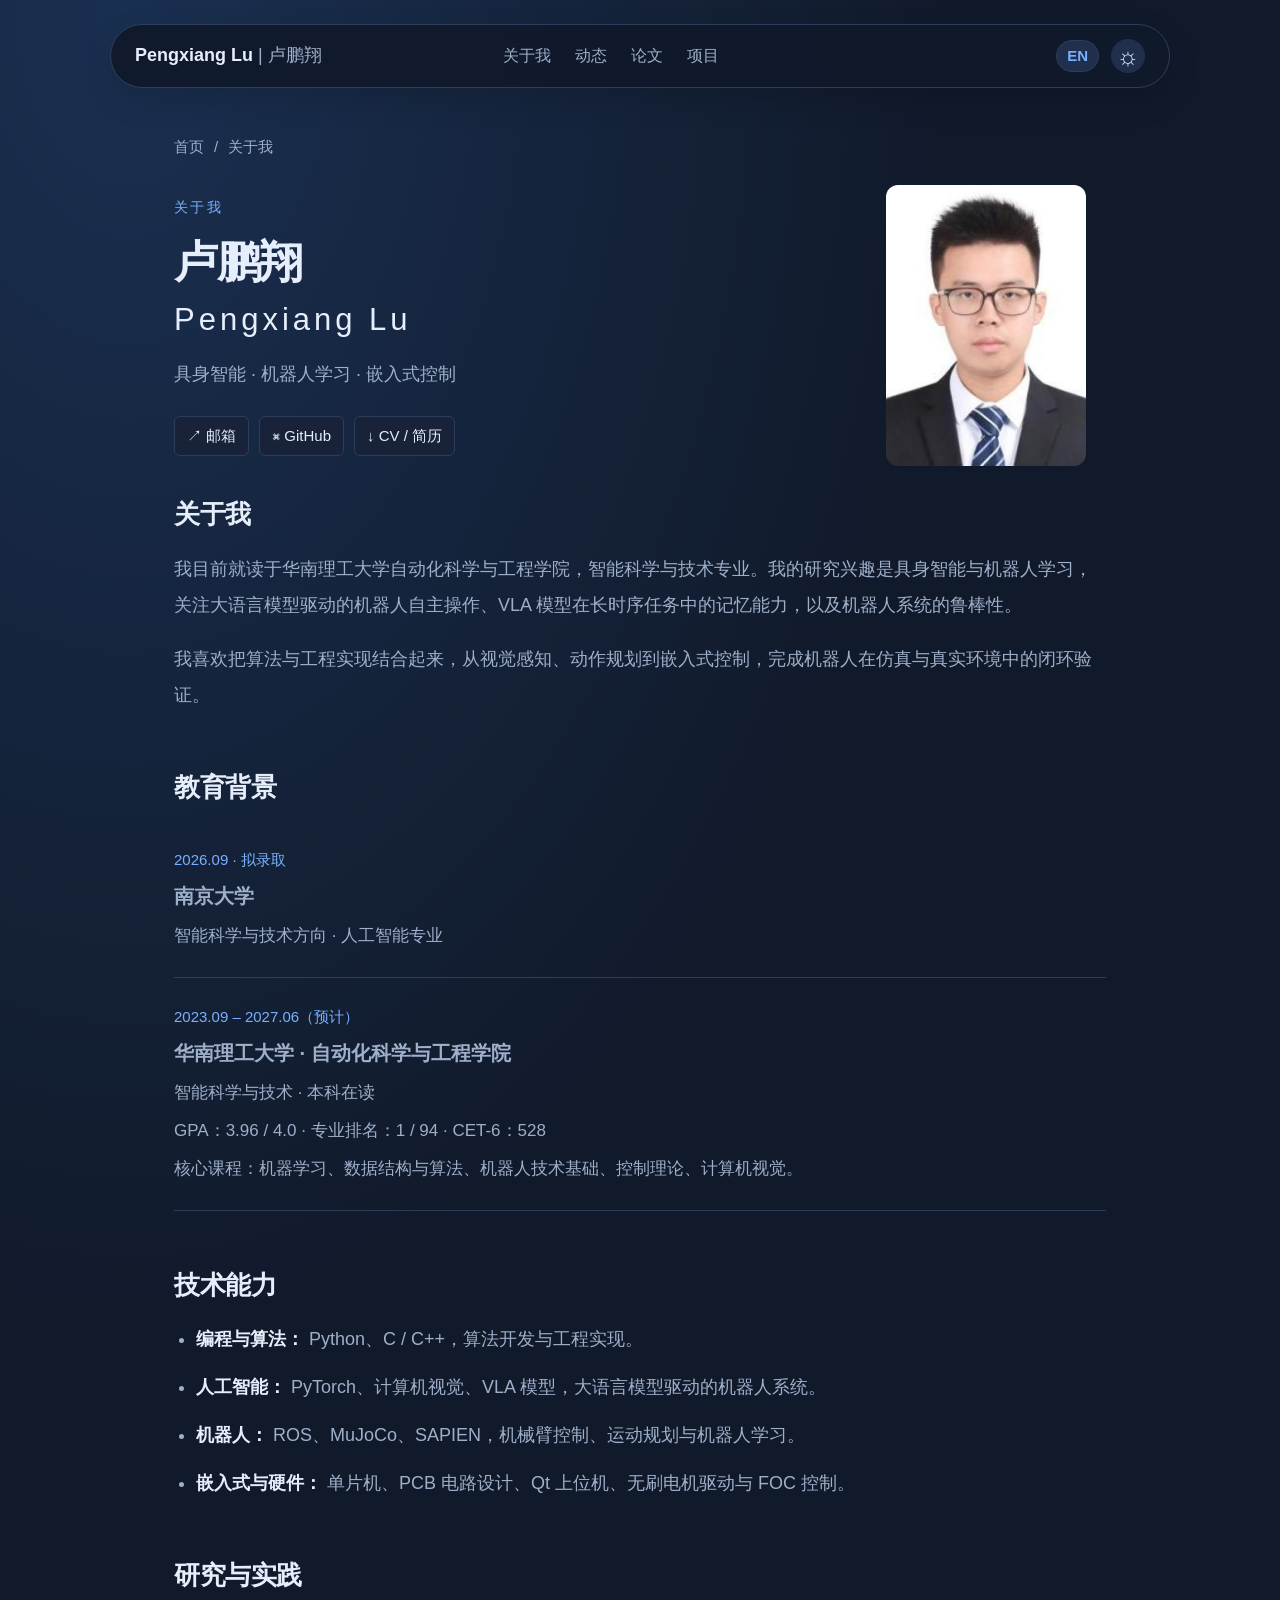
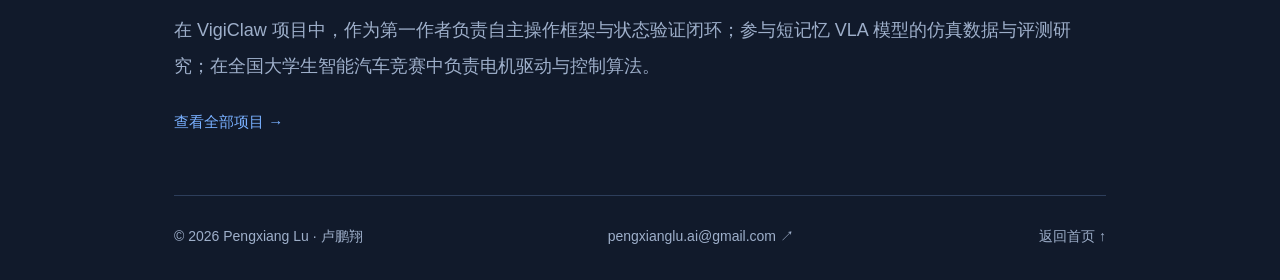
==== about/index.html @ 170dd307 "Convert drawer demo to GIF and use it as VigiClaw cover" ====
<!doctype html>
<html lang="zh-CN">
  <head>
    <meta charset="UTF-8" />
    <meta name="viewport" content="width=device-width, initial-scale=1" />
    <meta name="description" content="卢鹏翔的教育背景、研究兴趣与技术能力" />
    <meta name="theme-color" content="#111a2b" />
    <title>About | Pengxiang Lu 卢鹏翔</title>
    <link rel="icon" href="../assets/favicon.svg" type="image/svg+xml" />
    <link rel="stylesheet" href="../assets/style.css?v=20261028-video-cover" />
    <script src="../assets/content.js?v=20261028-drawer-gif" defer></script>
    <script src="../assets/script.js?v=20261028-video-cover" defer></script>
    <script src="../assets/i18n.js?v=20261028-video-cover" defer></script>
  </head>
  <body>
    <a class="skip" href="#main">跳转至正文</a>
    <header class="nav">
      <a class="brand" href="../index.html">
        Pengxiang Lu
        <span>| 卢鹏翔</span>
      </a>
      <nav aria-label="页面导航">
        <a href="../about/index.html">About</a>
        <a href="../index.html#news">News</a>
        <a href="../index.html#publications">Publications</a>
        <a href="../index.html#projects">Projects</a>
      </nav>
      <button
        id="language"
        class="language-toggle"
        type="button"
        aria-label="Switch to English"
        title="Switch to English"
        lang="en"
      >
        EN
      </button>
      <button id="theme" aria-label="切换浅色主题" title="切换主题">☼</button>
    </header>
    <main id="main" class="subpage">
      <div class="breadcrumb">
        <a href="../index.html">Home</a>
        <span>/</span>
        <span>About</span>
      </div>
      <header class="detail-header about-profile">
        <div>
          <div class="eyebrow">ABOUT ME</div>
          <h1>
            卢鹏翔
            <span>Pengxiang Lu</span>
          </h1>
          <p>具身智能 · 机器人学习 · 嵌入式控制</p>
          <div class="contacts">
            <a href="mailto:pengxianglu.ai@gmail.com">↗ Email</a>
            <a href="https://github.com/pengxiang-lu" target="_blank" rel="noopener noreferrer">
              ⌘ GitHub
            </a>
            <a href="../assets/cv.pdf" target="_blank" rel="noopener">↓ CV / 简历</a>
          </div>
        </div>
        <img src="../assets/avatar.jpg" alt="卢鹏翔个人照片" />
      </header>
      <div class="detail-body">
        <section>
          <h2>关于我</h2>
          <p>
            我目前就读于华南理工大学自动化科学与工程学院，智能科学与技术专业。我的研究兴趣是具身智能与机器人学习，关注大语言模型驱动的机器人自主操作、VLA
            模型在长时序任务中的记忆能力，以及机器人系统的鲁棒性。
          </p>
          <p>
            我喜欢把算法与工程实现结合起来，从视觉感知、动作规划到嵌入式控制，完成机器人在仿真与真实环境中的闭环验证。
          </p>
        </section>
        <section>
          <h2>教育背景</h2>
          <div class="education-entry">
            <time>2026.09 · 拟录取</time>
            <h3>南京大学</h3>
            <p>智能科学与技术方向 · 人工智能专业</p>
          </div>
          <div class="education-entry">
            <time>2023.09 – 2027.06（预计）</time>
            <h3>华南理工大学 · 自动化科学与工程学院</h3>
            <p>智能科学与技术 · 本科在读</p>
            <p>GPA：3.96 / 4.0 · 专业排名：1 / 94 · CET-6：528</p>
            <p>核心课程：机器学习、数据结构与算法、机器人技术基础、控制理论、计算机视觉。</p>
          </div>
        </section>
        <section>
          <h2>技术能力</h2>
          <ul>
            <li>
              <strong>编程与算法：</strong>
              Python、C / C++，算法开发与工程实现。
            </li>
            <li>
              <strong>人工智能：</strong>
              PyTorch、计算机视觉、VLA 模型，大语言模型驱动的机器人系统。
            </li>
            <li>
              <strong>机器人：</strong>
              ROS、MuJoCo、SAPIEN，机械臂控制、运动规划与机器人学习。
            </li>
            <li>
              <strong>嵌入式与硬件：</strong>
              单片机、PCB 电路设计、Qt 上位机、无刷电机驱动与 FOC 控制。
            </li>
          </ul>
        </section>
        <section>
          <h2>研究与实践</h2>
          <p>
            在 VigiClaw 项目中，作为第一作者负责自主操作框架与状态验证闭环；参与短记忆 VLA
            模型的仿真数据与评测研究；在全国大学生智能汽车竞赛中负责电机驱动与控制算法。
          </p>
          <a class="more-about" href="../index.html#projects">查看全部项目 →</a>
        </section>
      </div>
      <footer>
        <div>
          <span>© 2026 Pengxiang Lu · 卢鹏翔</span>
          <a href="mailto:pengxianglu.ai@gmail.com">pengxianglu.ai@gmail.com ↗</a>
          <a href="../index.html">返回首页 ↑</a>
        </div>
      </footer>
    </main>
  </body>
</html>
---- assets/style.css ----
:root {
  color-scheme: dark;
  --bg: #111a2b;
  --panel: #182339;
  --panel2: #20304c;
  --text: #e7eefb;
  --muted: #9eafca;
  --accent: #79b0ff;
  --line: #2d3e5b;
  --shadow: 0 12px 32px #0002;
}
* {
  box-sizing: border-box;
}
html {
  scroll-behavior: smooth;
  scroll-padding-top: 105px;
}
body {
  margin: 0;
  background: radial-gradient(ellipse at 10% 0%, #254b8170, transparent 50%), var(--bg);
  color: var(--text);
  font:
    18px/1.85 -apple-system,
    BlinkMacSystemFont,
    "Segoe UI",
    "Noto Sans SC",
    "Microsoft YaHei",
    sans-serif;
}
a {
  color: inherit;
  text-decoration: none;
}
button {
  font: inherit;
  color: inherit;
  cursor: pointer;
}
button:focus-visible,
a:focus-visible {
  outline: 2px solid var(--accent);
  outline-offset: 5px;
}
a:hover {
  color: var(--accent);
}
.skip {
  position: fixed;
  top: -60px;
  background: var(--panel);
  z-index: 20;
  padding: 8px;
}
.skip:focus {
  top: 0;
}
.nav {
  max-width: 1060px;
  margin: 24px auto 0;
  position: sticky;
  top: 16px;
  z-index: 10;
  border: 1px solid var(--line);
  border-radius: 40px;
  min-height: 64px;
  padding: 12px 24px;
  display: flex;
  align-items: center;
  gap: 24px;
  background: color-mix(in srgb, var(--bg) 92%, transparent);
  backdrop-filter: blur(16px);
  box-shadow: var(--shadow);
}
.brand {
  font-weight: 650;
  white-space: nowrap;
}
.brand span {
  color: var(--muted);
  font-weight: 400;
}
.nav nav {
  display: flex;
  gap: 24px;
  margin-left: auto;
  font-size: 16px;
  color: var(--muted);
}
#theme {
  border: 0;
  background: var(--panel2);
  width: 34px;
  height: 34px;
  border-radius: 50%;
  font-size: 25px;
  display: grid;
  place-content: center;
  flex-shrink: 0;
}
main {
  max-width: 980px;
  margin: auto;
  padding: 0 24px;
}
.hero {
  display: flex;
  justify-content: space-between;
  align-items: center;
  gap: 40px;
  padding: 76px 0 65px;
}
.eyebrow {
  color: var(--accent);
  font-size: 14px;
  letter-spacing: 2.4px;
  display: flex;
  align-items: center;
  gap: 9px;
}
.dot {
  width: 6px;
  height: 6px;
  background: var(--accent);
  border-radius: 50%;
}
h1 {
  font-size: 50px;
  letter-spacing: -1.5px;
  line-height: 1.3;
  margin: 17px 0;
}
h1 span {
  display: block;
  font-size: 31px;
  letter-spacing: 4px;
  font-weight: 450;
  margin-top: 10px;
}
.hero-sub {
  color: var(--muted);
  margin: 20px 0 6px;
  font-size: 19px;
}
.roles {
  font-size: 15px;
  color: var(--muted);
}
.roles span {
  padding: 0 8px;
  color: var(--accent);
}
.contacts {
  display: flex;
  flex-wrap: wrap;
  gap: 10px;
  margin-top: 25px;
}
.contacts a,
.resource-links a,
.resource-links .pending {
  font-size: 15px;
  border: 1px solid var(--line);
  border-radius: 6px;
  padding: 5px 12px;
  background: var(--panel);
}
.portrait-wrap {
  position: relative;
  margin-right: 25px;
  padding: 9px;
  border: 1px solid #79b0ff4a;
  border-radius: 18px;
  background: var(--panel);
}
.portrait {
  width: 152px;
  height: 193px;
  object-fit: cover;
  object-position: top;
  border-radius: 12px;
  display: block;
  filter: saturate(0.75);
}
.portrait-caption {
  position: absolute;
  bottom: -14px;
  left: 18px;
  right: 18px;
  text-align: center;
  font-size: 13px;
  letter-spacing: 1px;
  background: var(--panel2);
  border: 1px solid var(--line);
  border-radius: 20px;
  padding: 2px;
  color: var(--accent);
}
section {
  margin-bottom: 56px;
}
.section-head {
  display: flex;
  justify-content: space-between;
  align-items: center;
  margin-bottom: 23px;
  gap: 12px;
}
h2 {
  font-size: 26px;
  line-height: 1.4;
  letter-spacing: -0.5px;
  margin: 0;
  display: flex;
  align-items: center;
  gap: 12px;
}
h2 small {
  font-size: 15px;
  font-weight: 400;
  letter-spacing: 1px;
  color: var(--muted);
  padding-left: 3px;
}
.section-icon {
  display: inline-grid;
  place-items: center;
  background: var(--panel2);
  border: 1px solid var(--line);
  border-radius: 7px;
  color: var(--accent);
  width: 32px;
  height: 32px;
  font-size: 24px;
  font-weight: 400;
}
.section-index {
  font-size: 14px;
  font-family: monospace;
  color: var(--muted);
}
.about-copy {
  color: var(--muted);
}
.about-copy p {
  margin: 0 0 12px;
}
strong {
  color: var(--text);
  font-weight: 600;
}
.stats {
  display: flex;
  border-top: 1px solid var(--line);
  border-bottom: 1px solid var(--line);
  margin: 25px 0 20px;
  padding: 20px 0;
}
.stats > div {
  width: 33.3%;
  display: flex;
  flex-direction: column;
  padding-left: 28px;
  border-left: 1px solid var(--line);
}
.stats > div:first-child {
  border-left: 0;
  padding-left: 0;
}
.stats b {
  font-size: 32px;
  line-height: 1.4;
  font-weight: 550;
}
.stats b span {
  font-size: 19px;
  color: var(--muted);
  font-weight: 400;
  margin-left: 4px;
}
.stats small {
  font-size: 14px;
  color: var(--muted);
}
.skills,
.tags {
  display: flex;
  flex-wrap: wrap;
  gap: 7px;
}
.skills span,
.tags span {
  font-size: 14px;
  color: var(--accent);
  border-radius: 4px;
  padding: 2px 9px;
  background: var(--panel2);
}
.timeline {
  list-style: none;
  padding: 0;
  margin: 0;
}
.timeline li {
  display: grid;
  grid-template-columns: 100px 1fr;
  position: relative;
  gap: 23px;
  padding-bottom: 25px;
}
.timeline li:before {
  content: "";
  position: absolute;
  left: 111px;
  top: 11px;
  bottom: -11px;
  width: 1px;
  background: var(--line);
}
.timeline li:after {
  content: "";
  position: absolute;
  left: 108px;
  top: 10px;
  width: 7px;
  height: 7px;
  background: var(--accent);
  border: 3px solid var(--bg);
  box-sizing: content-box;
  border-radius: 50%;
}
.timeline li:last-child {
  padding-bottom: 0;
}
.timeline li:last-child:before {
  display: none;
}
.timeline time {
  font: 15px/2 monospace;
  color: var(--muted);
}
.timeline li > div {
  padding-left: 12px;
}
.timeline p {
  margin: 5px 0 0;
  color: var(--muted);
  font-size: 17px;
}
.label {
  font-size: 12px;
  letter-spacing: 1px;
  color: var(--accent);
  background: var(--panel2);
  padding: 3px 7px;
  border-radius: 3px;
}
.gold {
  color: #d6bd78;
  background: #c3a65c13;
}
.publication {
  display: grid;
  grid-template-columns: 280px 1fr;
  gap: 28px;
  border: 1px solid var(--line);
  padding: 23px;
  border-radius: 14px;
  background: var(--panel);
  box-shadow: var(--shadow);
}
.publication-art {
  min-height: 210px;
  display: flex;
  justify-content: center;
  align-items: center;
  flex-direction: column;
  background: radial-gradient(ellipse, #335c90 0%, #142744 80%);
  border-radius: 8px;
  color: #bfdaff;
  padding: 20px;
}
.publication-art > span {
  font-size: 37px;
  letter-spacing: -1px;
  font-weight: 600;
}
.flow {
  display: flex;
  align-items: center;
  gap: 6px;
  margin: 18px 0 24px;
}
.flow i {
  font-size: 12px;
  font-style: normal;
  border: 1px solid #79b0ff66;
  border-radius: 5px;
  padding: 6px;
}
.flow em {
  font-style: normal;
  color: #79b0ff;
}
.publication-art small {
  font-size: 10px;
  letter-spacing: 1.2px;
}
.overline {
  font-size: 13px;
  color: var(--accent);
  letter-spacing: 1.5px;
}
h3 {
  line-height: 1.5;
  margin: 4px 0 8px;
  font-size: 22px;
}
.publication-copy p {
  font-size: 15px;
  color: var(--muted);
  line-height: 1.8;
  margin: 6px 0;
}
.publication-copy .paper-sub {
  font-size: 17px;
  color: var(--text);
}
.resource-links {
  display: flex;
  gap: 8px;
  flex-wrap: wrap;
  margin-top: 16px;
}
.resource-links .pending {
  color: var(--muted);
  background: transparent;
}
.sort {
  display: flex;
  gap: 3px;
  background: var(--panel);
  border: 1px solid var(--line);
  padding: 3px;
  border-radius: 20px;
}
.sort button {
  font-size: 14px;
  border: 0;
  border-radius: 20px;
  background: transparent;
  color: var(--muted);
  padding: 3px 13px;
}
.sort button.active {
  background: var(--panel2);
  color: var(--accent);
}
.project-grid {
  display: grid;
  grid-template-columns: repeat(3, 1fr);
  gap: 17px;
}
.project {
  background: var(--panel);
  border: 1px solid var(--line);
  border-radius: 13px;
  overflow: hidden;
  display: flex;
  flex-direction: column;
  transition:
    transform 0.2s,
    border-color 0.2s;
}
.project:hover {
  transform: translateY(-4px);
  border-color: #79b0ff77;
}
.project-art {
  height: 155px;
  position: relative;
  background: linear-gradient(145deg, #263e66, #172944);
  overflow: hidden;
}
.project-art svg {
  width: 100%;
  height: 100%;
}
.project-art > img {
  width: 100%;
  height: 100%;
  object-fit: cover;
}
.project-body {
  padding: 20px;
  flex: 1;
  display: flex;
  flex-direction: column;
}
.project .meta {
  font-size: 12px;
  letter-spacing: 1px;
  color: var(--accent);
  margin-bottom: 10px;
}
.project h3 {
  font-size: 23px;
  margin: 0 0 3px;
}
.project .subtitle {
  font-size: 15px;
  color: var(--text);
  margin: 0 0 10px;
}
.project .description {
  font-size: 15px;
  color: var(--muted);
  margin: 0 0 16px;
}
.project .tags {
  margin-top: auto;
}
.project-open {
  border: 0;
  border-top: 1px solid var(--line);
  background: none;
  display: flex;
  justify-content: space-between;
  padding: 11px 20px;
  width: 100%;
  font-size: 14px;
  color: var(--muted);
}
.project-open:hover {
  color: var(--accent);
  background: var(--panel2);
}
.award-list > div {
  display: flex;
  align-items: center;
  gap: 16px;
  padding: 17px 0;
  border-bottom: 1px solid var(--line);
}
.award-symbol {
  color: #d6bd78;
  font-size: 26px;
}
.award-list h3 {
  font-size: 17px;
  margin: 0 0 3px;
}
.award-list p {
  font-size: 14px;
  color: var(--muted);
  margin: 0;
}
.award-list time {
  margin-left: auto;
  font: 14px monospace;
  color: var(--muted);
  white-space: nowrap;
}
footer {
  border-top: 1px solid var(--line);
  padding: 28px 0 30px;
  color: var(--muted);
  font-size: 14px;
}
footer > p {
  font-size: 18px;
  color: var(--text);
  margin: 0 0 20px;
}
footer > div {
  display: flex;
  justify-content: space-between;
  gap: 16px;
  flex-wrap: wrap;
}
dialog {
  width: min(760px, calc(100% - 32px));
  max-height: 85vh;
  border: 1px solid var(--line);
  border-radius: 16px;
  padding: 35px;
  background: var(--panel);
  color: var(--text);
  box-shadow: 0 30px 100px #0007;
}
dialog::backdrop {
  background: #0009;
  backdrop-filter: blur(5px);
}
.dialog-close {
  position: absolute;
  right: 14px;
  top: 8px;
  background: none;
  border: 0;
  font-size: 32px;
  color: var(--muted);
}
dialog h2 {
  padding-right: 25px;
  margin-bottom: 10px;
}
dialog li,
dialog p {
  color: var(--muted);
  font-size: 17px;
}
dialog li {
  margin-bottom: 8px;
}
dialog video {
  width: 100%;
  border-radius: 8px;
  margin-top: 20px;
  background: #111;
}
.media-note {
  padding: 17px;
  border: 1px dashed var(--line);
  border-radius: 8px;
  margin-top: 20px;
  font-size: 15px !important;
}
body.light {
  color-scheme: light;
  --bg: #f5f8ff;
  --panel: #fff;
  --panel2: #e8effc;
  --text: #203656;
  --muted: #5e7295;
  --accent: #2d66b8;
  --line: #d5e1f4;
  --shadow: 0 12px 32px #24457508;
  background: radial-gradient(ellipse at 10% 0%, #dbe8ff70, transparent 50%), var(--bg);
}
@media (max-width: 800px) {
  .nav {
    margin: 12px 16px 0;
    padding: 10px 17px;
    gap: 14px;
  }
  .nav nav {
    gap: 14px;
  }
  .brand span {
    display: none;
  }
  .hero {
    padding: 55px 0 40px;
  }
  .portrait-wrap {
    margin-right: 0;
  }
  .project-grid {
    grid-template-columns: 1fr 1fr;
  }
  .project:last-child {
    grid-column: 1/-1;
  }
  .publication {
    grid-template-columns: 210px 1fr;
    gap: 20px;
  }
  h1 {
    font-size: 41px;
  }
}
@media (max-width: 580px) {
  body {
    font-size: 17px;
  }
  .nav {
    min-height: 52px;
    top: 8px;
  }
  .brand {
    font-size: 16px;
  }
  .nav nav {
    gap: 12px;
    margin-left: auto;
  }
  .nav nav a {
    font-size: 14px;
  }
  .nav nav a:nth-child(2),
  .nav nav a:nth-child(3) {
    display: none;
  }
  #theme {
    width: 28px;
    height: 28px;
    font-size: 22px;
  }
  main {
    padding: 0 22px;
  }
  .hero {
    gap: 16px;
    padding-top: 42px;
    align-items: flex-start;
  }
  .hero-copy {
    min-width: 0;
  }
  .eyebrow {
    font-size: 11px;
    letter-spacing: 1.2px;
  }
  h1 {
    font-size: 33px;
    letter-spacing: -1px;
    margin-top: 13px;
  }
  h1 span {
    font-size: 26px;
    letter-spacing: 2px;
  }
  .hero-sub {
    font-size: 15px;
    max-width: 200px;
    margin-top: 15px;
  }
  .roles {
    font-size: 13px;
    max-width: 190px;
  }
  .roles span {
    padding: 0 2px;
  }
  .portrait-wrap {
    padding: 5px;
    border-radius: 12px;
    margin-top: 31px;
  }
  .portrait {
    width: 84px;
    height: 110px;
    border-radius: 8px;
  }
  .portrait-caption {
    font-size: 10px;
    left: 3px;
    right: 3px;
    bottom: -10px;
  }
  .contacts {
    gap: 6px;
    margin-top: 20px;
  }
  .contacts a {
    font-size: 13px;
    padding: 4px 7px;
  }
  .hero {
    margin-bottom: 16px;
  }
  section {
    margin-bottom: 42px;
  }
  h2 {
    font-size: 24px;
    gap: 8px;
  }
  h2 small {
    font-size: 13px;
  }
  .section-icon {
    width: 28px;
    height: 28px;
    font-size: 21px;
  }
  .section-head {
    margin-bottom: 20px;
  }
  .stats b {
    font-size: 29px;
  }
  .stats b span {
    font-size: 15px;
  }
  .stats > div {
    padding-left: 18px;
  }
  .timeline li {
    grid-template-columns: 64px 1fr;
    gap: 16px;
  }
  .timeline li:before {
    left: 73px;
  }
  .timeline li:after {
    left: 70px;
  }
  .timeline time {
    font-size: 13px;
  }
  .timeline p {
    font-size: 15px;
  }
  .timeline li > div {
    padding-left: 10px;
  }
  .publication {
    grid-template-columns: 1fr;
    padding: 16px;
    gap: 18px;
  }
  .publication-art {
    min-height: 150px;
  }
  .publication-art > span {
    font-size: 34px;
  }
  .flow {
    margin: 12px 0 18px;
  }
  .project-grid {
    grid-template-columns: 1fr;
  }
  .project:last-child {
    grid-column: auto;
  }
  .project-art {
    height: 180px;
  }
  .project-body {
    padding: 20px;
  }
  .sort button {
    padding: 3px 9px;
  }
  .award-list > div {
    gap: 10px;
    align-items: flex-start;
  }
  .award-list h3 {
    font-size: 15px;
  }
  .award-list time {
    font-size: 12px;
    padding-top: 7px;
  }
  .award-symbol {
    font-size: 22px;
  }
  .award-list p {
    font-size: 13px;
  }
  dialog {
    padding: 28px 22px;
  }
  dialog h2 {
    font-size: 24px;
  }
  footer > div {
    gap: 10px;
    flex-direction: column;
  }
}
@media (prefers-reduced-motion: reduce) {
  html {
    scroll-behavior: auto;
  }
  .project {
    transition: none;
  }
}

.more-about {
  display: inline-block;
  font-size: 15px;
  color: var(--accent);
  margin-top: 5px;
}
.subpage {
  padding-top: 45px;
}
.breadcrumb {
  font-size: 15px;
  color: var(--muted);
  margin-bottom: 24px;
  display: flex;
  gap: 10px;
}
.detail-header {
  margin-bottom: 30px;
}
.detail-header h1 {
  font-size: 44px;
  margin-top: 12px;
}
.detail-header p {
  color: var(--muted);
}
.detail-header .tags {
  margin: 16px 0;
}
.detail-art {
  height: 300px;
  border: 1px solid var(--line);
  border-radius: 14px;
  background: linear-gradient(145deg, #263e66, #172944);
  margin-bottom: 36px;
  overflow: hidden;
}
.detail-art svg {
  display: block;
  width: 100%;
  height: 100%;
}
.detail-art img {
  width: 100%;
  height: 100%;
  object-fit: contain;
}
.detail-body {
  color: var(--muted);
  line-height: 2;
}
.detail-body h2 {
  color: var(--text);
  margin: 30px 0 16px;
  font-size: 26px;
}
.detail-body li {
  margin-bottom: 12px;
}
.detail-body ul {
  padding-left: 22px;
}
.detail-media video {
  width: 100%;
  max-height: 600px;
  border-radius: 10px;
  background: #000;
}
.related-projects {
  display: flex;
  gap: 15px;
  flex-wrap: wrap;
  margin: 20px 0 45px;
}
.related-projects a {
  padding: 12px 18px;
  background: var(--panel);
  border: 1px solid var(--line);
  border-radius: 8px;
  color: var(--accent);
}
.education-entry {
  padding: 20px 0;
  border-bottom: 1px solid var(--line);
}
.education-entry h3 {
  font-size: 20px;
}
.education-entry p {
  margin: 4px 0;
  font-size: 17px;
}
.education-entry time {
  font-size: 15px;
  color: var(--accent);
}
.about-profile {
  display: grid;
  grid-template-columns: 1fr 150px;
  gap: 25px;
  align-items: center;
}
.about-profile img {
  width: 130px;
  border-radius: 12px;
}
.detail-meta {
  color: var(--accent) !important;
  font-size: 15px;
}
.subpage footer {
  margin-top: 45px;
}
@media (max-width: 580px) {
  .subpage {
    padding-top: 30px;
  }
  .detail-header h1 {
    font-size: 34px;
  }
  .detail-art {
    height: 210px;
  }
  .about-profile {
    grid-template-columns: 1fr 85px;
    gap: 15px;
  }
  .about-profile img {
    width: 80px;
  }
  .detail-body h2 {
    font-size: 24px;
  }
  .detail-body {
    font-size: 16px;
  }
  .detail-body li {
    font-size: 16px;
  }
}

.language-toggle {
  border: 1px solid var(--line);
  border-radius: 20px;
  background: var(--panel2);
  color: var(--accent);
  font-size: 15px;
  font-weight: 600;
  min-width: 42px;
  height: 32px;
  padding: 0 10px;
  flex-shrink: 0;
}
.nav nav {
  margin-right: auto;
}
.nav .language-toggle {
  margin-left: auto;
}
.nav #theme {
  margin-left: -12px;
}
html[lang] h2 small {
  display: none;
}
html[lang="en"] .hero-copy {
  max-width: 680px;
}
html[lang="en"] .hero-sub {
  max-width: 570px;
}
html[lang="en"] .project .meta {
  letter-spacing: 0;
}
html[lang="en"] .award-list h3 {
  max-width: 650px;
}
@media (max-width: 580px) {
  .nav {
    gap: 10px;
    padding: 10px 13px;
  }
  .nav nav {
    gap: 9px;
  }
  .nav .language-toggle {
    height: 28px;
    min-width: 36px;
    font-size: 14px;
    padding: 0 7px;
  }
  .nav #theme {
    margin-left: 0;
  }
  .nav .brand {
    font-size: 15px;
  }
  html[lang="en"] h2 {
    font-size: 23px;
  }
  html[lang="en"] .hero-sub {
    max-width: 205px;
  }
}

/* Keep enlarged navigation comfortable on narrow phones. */
@media (max-width: 380px) {
  .nav nav a:first-child {
    display: none;
  }
  .nav {
    gap: 8px;
  }
  .nav nav {
    gap: 8px;
  }
  .nav .language-toggle {
    min-width: 38px;
  }
  .hero {
    gap: 12px;
  }
  .portrait {
    width: 74px;
    height: 100px;
  }
  .hero-copy {
    flex: 1;
  }
  .eyebrow {
    letter-spacing: 0.8px;
  }
}

/* Show the full workflow diagram instead of cropping its portrait layout. */
.publication-art.workflow-cover {
  padding: 10px;
  background: #fff;
}
.workflow-cover img {
  display: block;
  width: 100%;
  height: auto;
  max-height: 350px;
  object-fit: contain;
}
.project-art.has-image {
  background: var(--panel);
  height: auto;
  aspect-ratio: 16 / 9;
}
.project-art.has-image > img {
  object-fit: contain;
  padding: 0;
}
.detail-art.has-image {
  height: auto;
  background: #fff;
  padding: 18px;
}
.detail-art.has-image img {
  display: block;
  width: min(100%, 600px);
  height: auto;
  max-height: 760px;
  margin: auto;
  object-fit: contain;
}
/* Larger, upright profile photographs. */
.portrait-wrap {
  flex-shrink: 0;
}
.portrait {
  width: 220px;
  height: 305px;
}
.about-profile {
  grid-template-columns: 1fr 220px;
}
.about-profile img {
  width: 200px;
}
@media (max-width: 800px) and (min-width: 581px) {
  .portrait {
    width: 180px;
    height: 250px;
  }
  .about-profile {
    grid-template-columns: 1fr 190px;
  }
  .about-profile img {
    width: 175px;
  }
}
@media (max-width: 580px) {
  .portrait {
    width: 110px;
    height: 155px;
  }
  .about-profile {
    grid-template-columns: 1fr 115px;
  }
  .about-profile img {
    width: 110px;
  }
  .detail-art.has-image {
    padding: 10px;
  }
}
@media (max-width: 380px) {
  .hero {
    flex-direction: column-reverse;
    gap: 30px;
  }
  .hero-copy {
    width: 100%;
  }
  .portrait-wrap {
    align-self: center;
    margin-top: 0;
  }
  .portrait {
    width: 135px;
    height: 190px;
  }
}

/* Paper overview, shared with the main blue theme. */
.paper-header {
  text-align: center;
  margin: 20px auto 55px;
  max-width: 940px;
}
.paper-header .eyebrow {
  justify-content: center;
}
.paper-header h1 {
  font-size: clamp(28px, 3.2vw, 40px);
  line-height: 1.35;
  letter-spacing: -0.7px;
  margin: 22px 0;
  text-wrap: balance;
}
.overview-authors {
  font-size: 18px;
  color: var(--text);
  line-height: 2;
}
.affiliation {
  font-size: 14px;
  color: var(--muted);
  margin: 7px 0;
  line-height: 1.8;
}
.overview-resources {
  justify-content: center;
  margin-top: 24px;
}
.paper-figure {
  margin: 28px 0;
}
.paper-figure img {
  display: block;
  width: 100%;
  height: auto;
  background: #fff;
  border-radius: 12px;
  border: 1px solid var(--line);
}
.workflow-figure img {
  width: min(100%, 520px);
  margin: auto;
  padding: 10px;
}
.paper-figure figcaption,
.detail-body .results-note {
  font-size: 14px;
  line-height: 1.8;
  color: var(--muted);
  margin-top: 12px;
}
.result-metrics {
  display: grid;
  grid-template-columns: repeat(3, 1fr);
  gap: 16px;
  margin: 25px 0;
}
.result-metrics > div {
  padding: 22px;
  background: var(--panel);
  border: 1px solid var(--line);
  border-radius: 12px;
}
.result-metrics b {
  display: block;
  font-size: 36px;
  line-height: 1.4;
  color: var(--accent);
}
.result-metrics span {
  font-size: 14px;
  line-height: 1.6;
  display: block;
  margin-top: 8px;
}
.results-scroll {
  overflow-x: auto;
  border: 1px solid var(--line);
  border-radius: 10px;
}
.results-table {
  width: 100%;
  border-collapse: collapse;
  font-size: 16px;
  line-height: 1.8;
}
.results-table td,
.results-table th {
  padding: 14px 18px;
  border-bottom: 1px solid var(--line);
  text-align: center;
}
.results-table th:first-child {
  text-align: left;
}
.results-table th {
  font-weight: 550;
}
.results-table thead,
.results-table .highlight {
  background: var(--panel2);
  color: var(--text);
}
.results-table tr:last-child > * {
  border-bottom: 0;
}
@media (max-width: 580px) {
  .paper-header {
    margin-top: 15px;
    margin-bottom: 38px;
  }
  .overview-authors {
    font-size: 16px;
  }
  .affiliation {
    font-size: 13px;
  }
  .result-metrics {
    gap: 8px;
  }
  .result-metrics > div {
    padding: 13px 10px;
  }
  .result-metrics b {
    font-size: 27px;
  }
  .result-metrics span {
    font-size: 12px;
  }
  .results-table {
    font-size: 14px;
    min-width: 460px;
  }
  .results-table td,
  .results-table th {
    padding: 11px 12px;
  }
}

.real-robot-tags {
  margin: 20px 0;
}
.real-robot-figure img {
  aspect-ratio: 16 / 9;
  object-fit: contain;
  background: var(--panel);
}

.arm-configuration {
  margin: 28px 0 32px;
}
.arm-configuration h3 {
  font-size: 23px;
  margin: 24px 0 12px;
  color: var(--text);
}
.hardware-table {
  table-layout: fixed;
}
.hardware-table th:first-child {
  width: 175px;
}
.hardware-table td {
  text-align: left;
  overflow-wrap: anywhere;
}
.hardware-sources {
  margin-top: 18px;
}
@media (max-width: 580px) {
  .hardware-table {
    min-width: 0;
    font-size: 14px;
  }
  .hardware-table th:first-child {
    width: 95px;
  }
  .hardware-table th,
  .hardware-table td {
    padding: 12px 10px;
  }
}

.project-art.has-video {
  height: auto;
  aspect-ratio: 16 / 9;
  background: #000;
}
.project-art.has-video > video {
  display: block;
  width: 100%;
  height: 100%;
  object-fit: contain;
}
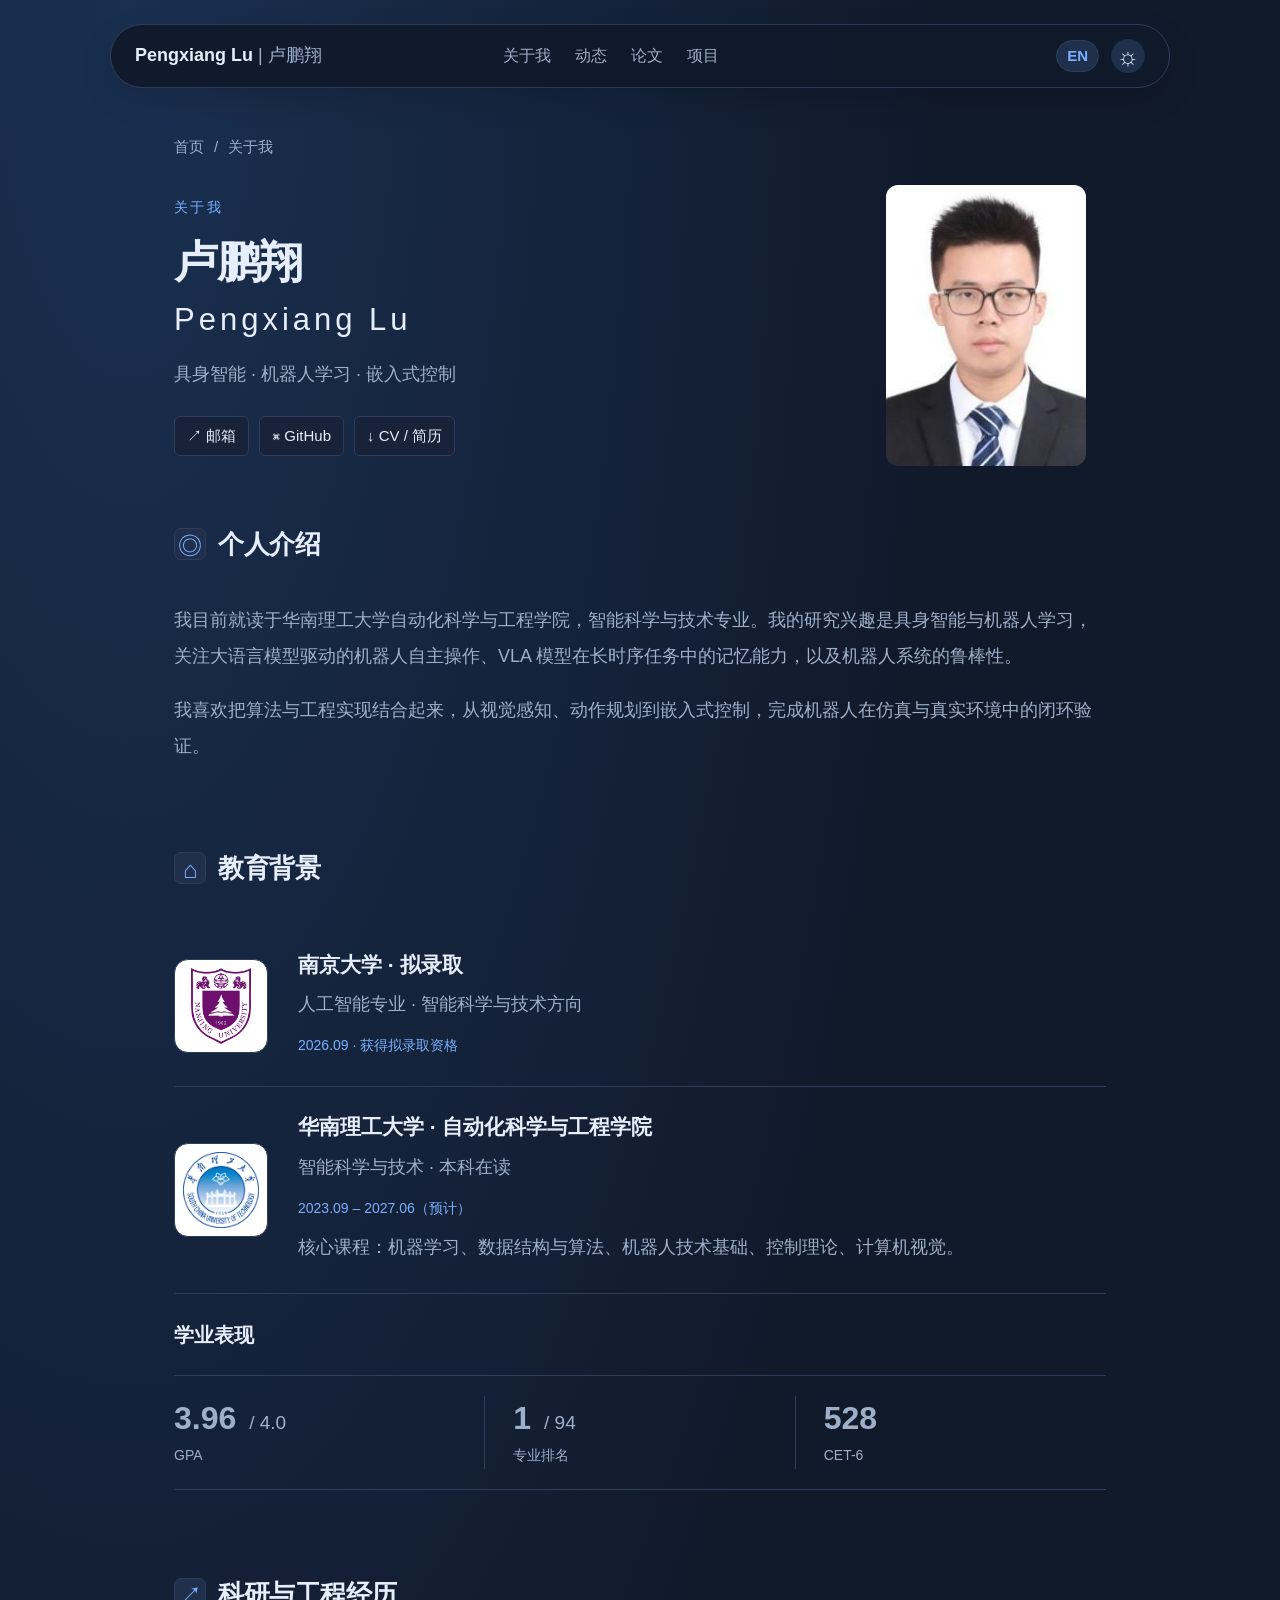
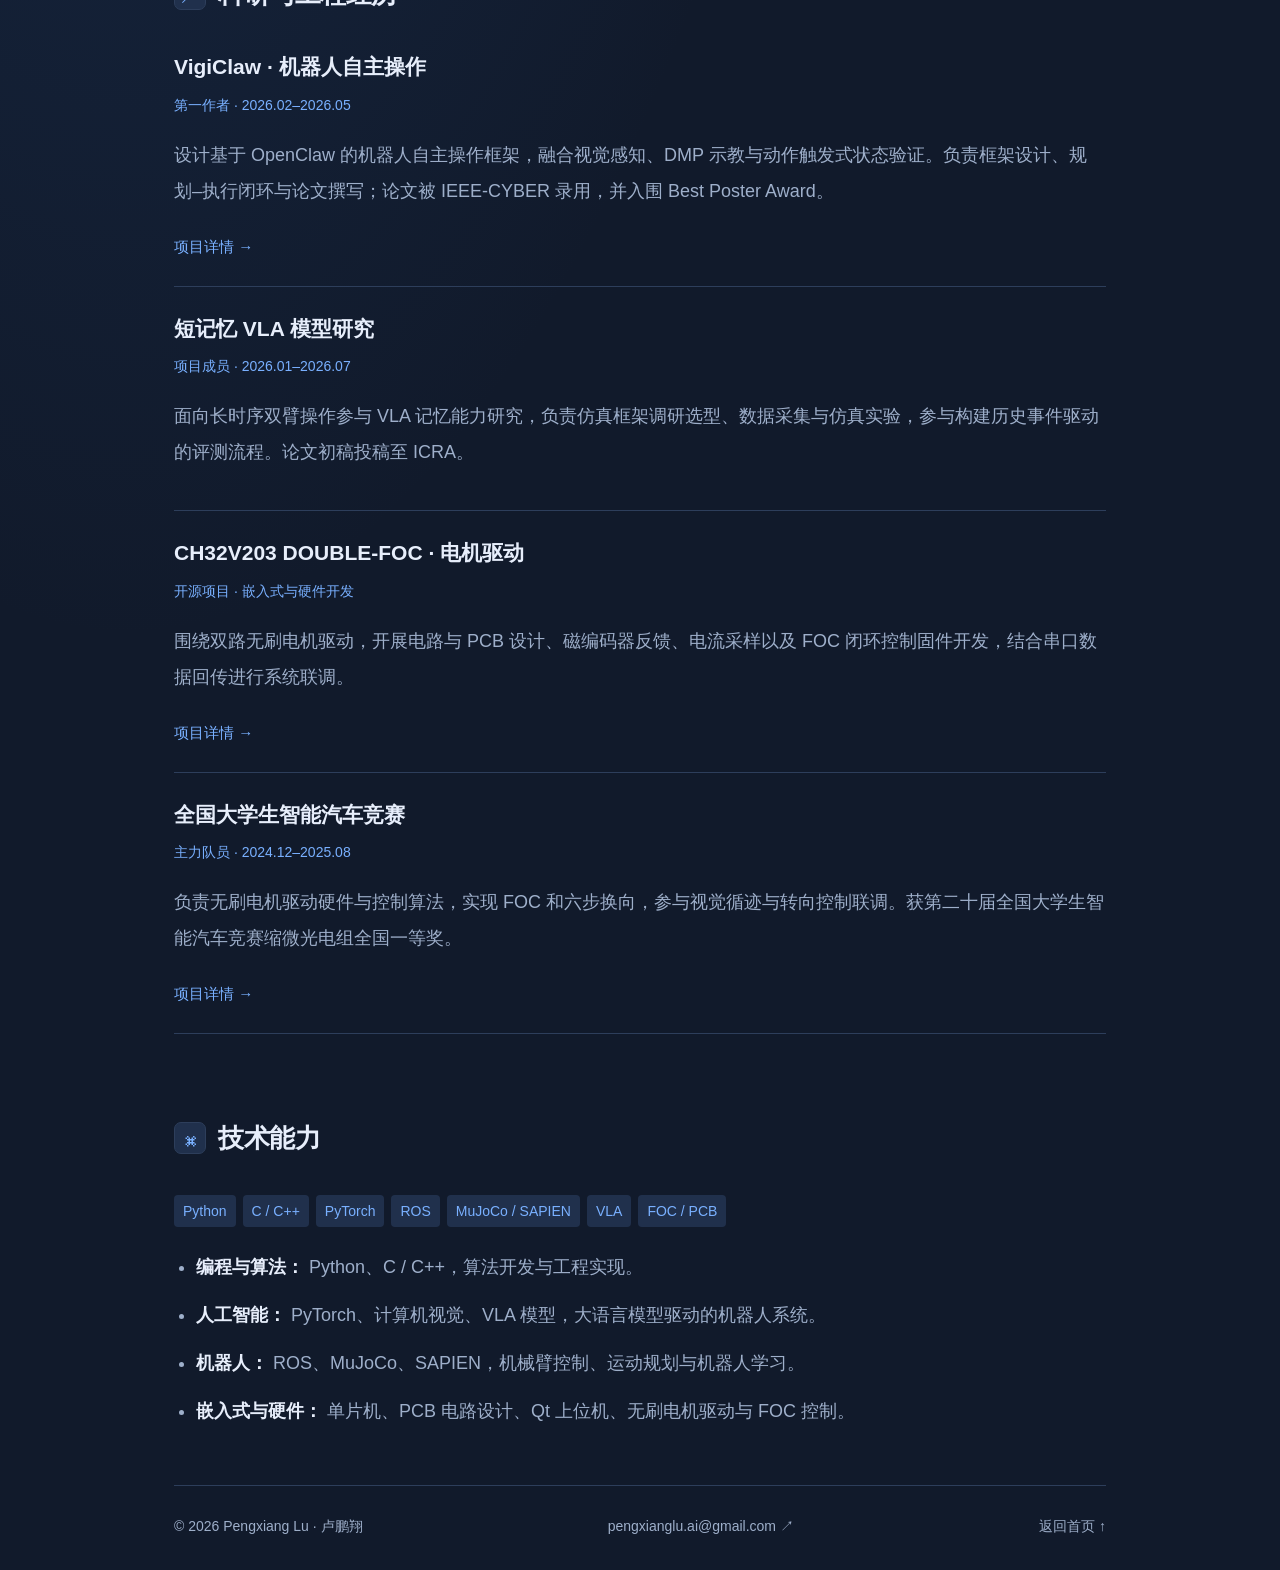
==== commit 246d7a08: "Move academic profile to About and add university emblems" ====
--- a/about/index.html
+++ b/about/index.html
@@ -7,10 +7,10 @@
     <meta name="theme-color" content="#111a2b" />
     <title>About | Pengxiang Lu 卢鹏翔</title>
     <link rel="icon" href="../assets/favicon.svg" type="image/svg+xml" />
-    <link rel="stylesheet" href="../assets/style.css?v=20261028-video-cover" />
-    <script src="../assets/content.js?v=20261028-drawer-gif" defer></script>
-    <script src="../assets/script.js?v=20261028-video-cover" defer></script>
-    <script src="../assets/i18n.js?v=20261028-video-cover" defer></script>
+    <link rel="stylesheet" href="../assets/style.css?v=20261028-about-schools" />
+    <script src="../assets/content.js?v=20261028-hardware-videos" defer></script>
+    <script src="../assets/script.js?v=20261028-double-foc" defer></script>
+    <script src="../assets/i18n.js?v=20261028-about-schools" defer></script>
   </head>
   <body>
     <a class="skip" href="#main">跳转至正文</a>
@@ -61,9 +61,14 @@
         </div>
         <img src="../assets/avatar.jpg" alt="卢鹏翔个人照片" />
       </header>
-      <div class="detail-body">
-        <section>
-          <h2>关于我</h2>
+      <div class="detail-body about-content">
+        <section id="introduction">
+          <div class="section-head">
+            <h2>
+              <span class="section-icon">◎</span>
+              个人介绍
+            </h2>
+          </div>
           <p>
             我目前就读于华南理工大学自动化科学与工程学院，智能科学与技术专业。我的研究兴趣是具身智能与机器人学习，关注大语言模型驱动的机器人自主操作、VLA
             模型在长时序任务中的记忆能力，以及机器人系统的鲁棒性。
@@ -72,24 +77,130 @@
             我喜欢把算法与工程实现结合起来，从视觉感知、动作规划到嵌入式控制，完成机器人在仿真与真实环境中的闭环验证。
           </p>
         </section>
-        <section>
-          <h2>教育背景</h2>
-          <div class="education-entry">
-            <time>2026.09 · 拟录取</time>
-            <h3>南京大学</h3>
-            <p>智能科学与技术方向 · 人工智能专业</p>
-          </div>
-          <div class="education-entry">
-            <time>2023.09 – 2027.06（预计）</time>
-            <h3>华南理工大学 · 自动化科学与工程学院</h3>
-            <p>智能科学与技术 · 本科在读</p>
-            <p>GPA：3.96 / 4.0 · 专业排名：1 / 94 · CET-6：528</p>
-            <p>核心课程：机器学习、数据结构与算法、机器人技术基础、控制理论、计算机视觉。</p>
-          </div>
-        </section>
-        <section>
-          <h2>技术能力</h2>
-          <ul>
+        <section id="education">
+          <div class="section-head">
+            <h2>
+              <span class="section-icon">⌂</span>
+              教育背景
+            </h2>
+          </div>
+          <div class="school-row">
+            <a
+              class="school-logo"
+              href="https://www.nju.edu.cn/"
+              target="_blank"
+              rel="noopener noreferrer"
+            >
+              <img src="../assets/logo-nju.jpg" alt="南京大学校徽" width="88" height="88" />
+            </a>
+            <div class="school-copy">
+              <h3>南京大学 · 拟录取</h3>
+              <p>人工智能专业 · 智能科学与技术方向</p>
+              <time>2026.09 · 获得拟录取资格</time>
+            </div>
+          </div>
+          <div class="school-row">
+            <a
+              class="school-logo"
+              href="https://www.scut.edu.cn/"
+              target="_blank"
+              rel="noopener noreferrer"
+            >
+              <img src="../assets/logo-scut.png" alt="华南理工大学校徽" width="88" height="88" />
+            </a>
+            <div class="school-copy">
+              <h3>华南理工大学 · 自动化科学与工程学院</h3>
+              <p>智能科学与技术 · 本科在读</p>
+              <time>2023.09 – 2027.06（预计）</time>
+              <p>核心课程：机器学习、数据结构与算法、机器人技术基础、控制理论、计算机视觉。</p>
+            </div>
+          </div>
+          <div class="academic-profile">
+            <h3>学业表现</h3>
+            <div class="stats">
+              <div>
+                <b>
+                  3.96
+                  <span>/ 4.0</span>
+                </b>
+                <small>GPA</small>
+              </div>
+              <div>
+                <b>
+                  1
+                  <span>/ 94</span>
+                </b>
+                <small>专业排名</small>
+              </div>
+              <div>
+                <b>528</b>
+                <small>CET-6</small>
+              </div>
+            </div>
+          </div>
+        </section>
+        <section id="experience">
+          <div class="section-head">
+            <h2>
+              <span class="section-icon">↗</span>
+              科研与工程经历
+            </h2>
+          </div>
+          <article class="experience-entry">
+            <h3>VigiClaw · 机器人自主操作</h3>
+            <p class="experience-meta">第一作者 · 2026.02–2026.05</p>
+            <p>
+              设计基于 OpenClaw 的机器人自主操作框架，融合视觉感知、DMP
+              示教与动作触发式状态验证。负责框架设计、规划–执行闭环与论文撰写；论文被 IEEE-CYBER
+              录用，并入围 Best Poster Award。
+            </p>
+            <a class="more-about" href="../project/vigiclaw/index.html">项目详情 →</a>
+          </article>
+          <article class="experience-entry">
+            <h3>短记忆 VLA 模型研究</h3>
+            <p class="experience-meta">项目成员 · 2026.01–2026.07</p>
+            <p>
+              面向长时序双臂操作参与 VLA
+              记忆能力研究，负责仿真框架调研选型、数据采集与仿真实验，参与构建历史事件驱动的评测流程。论文初稿投稿至
+              ICRA。
+            </p>
+          </article>
+          <article class="experience-entry">
+            <h3>CH32V203 DOUBLE-FOC · 电机驱动</h3>
+            <p class="experience-meta">开源项目 · 嵌入式与硬件开发</p>
+            <p>
+              围绕双路无刷电机驱动，开展电路与 PCB 设计、磁编码器反馈、电流采样以及 FOC
+              闭环控制固件开发，结合串口数据回传进行系统联调。
+            </p>
+            <a class="more-about" href="../project/double-foc/index.html">项目详情 →</a>
+          </article>
+          <article class="experience-entry">
+            <h3>全国大学生智能汽车竞赛</h3>
+            <p class="experience-meta">主力队员 · 2024.12–2025.08</p>
+            <p>
+              负责无刷电机驱动硬件与控制算法，实现 FOC
+              和六步换向，参与视觉循迹与转向控制联调。获第二十届全国大学生智能汽车竞赛缩微光电组全国一等奖。
+            </p>
+            <a class="more-about" href="../project/smart-car/index.html">项目详情 →</a>
+          </article>
+        </section>
+        <section id="skills">
+          <div class="section-head">
+            <h2>
+              <span class="section-icon">⌘</span>
+              技术能力
+            </h2>
+          </div>
+          <div class="skills">
+            <span>Python</span>
+            <span>C / C++</span>
+            <span>PyTorch</span>
+            <span>ROS</span>
+            <span>MuJoCo / SAPIEN</span>
+            <span>VLA</span>
+            <span>FOC / PCB</span>
+          </div>
+          <ul class="skill-details">
             <li>
               <strong>编程与算法：</strong>
               Python、C / C++，算法开发与工程实现。
@@ -107,14 +218,6 @@
               单片机、PCB 电路设计、Qt 上位机、无刷电机驱动与 FOC 控制。
             </li>
           </ul>
-        </section>
-        <section>
-          <h2>研究与实践</h2>
-          <p>
-            在 VigiClaw 项目中，作为第一作者负责自主操作框架与状态验证闭环；参与短记忆 VLA
-            模型的仿真数据与评测研究；在全国大学生智能汽车竞赛中负责电机驱动与控制算法。
-          </p>
-          <a class="more-about" href="../index.html#projects">查看全部项目 →</a>
         </section>
       </div>
       <footer>
--- a/assets/style.css
+++ b/assets/style.css
@@ -1396,3 +1396,156 @@
   height: 100%;
   object-fit: contain;
 }
+
+.arm-photo {
+  max-width: 520px;
+  margin: 24px auto 30px;
+}
+.arm-photo img {
+  width: 100%;
+  height: auto;
+  object-fit: contain;
+}
+.arm-photo figcaption {
+  text-align: center;
+}
+
+.hardware-gallery {
+  display: grid;
+  grid-template-columns: 1fr 1fr;
+  gap: 22px;
+  align-items: start;
+}
+.hardware-gallery img {
+  aspect-ratio: 4/3;
+  object-fit: contain;
+  background: var(--panel);
+}
+.source-tree {
+  background: var(--panel);
+  border: 1px solid var(--line);
+  border-radius: 10px;
+  padding: 18px;
+  overflow-x: auto;
+  font-size: 14px;
+  line-height: 1.9;
+  color: var(--text);
+}
+.experiment-video video {
+  display: block;
+  width: 100%;
+  height: auto;
+  border-radius: 12px;
+  background: #000;
+}
+.experiment-video h3 {
+  margin-bottom: 16px;
+  color: var(--text);
+  font-size: 22px;
+}
+@media (max-width: 580px) {
+  .hardware-gallery {
+    grid-template-columns: 1fr;
+    gap: 0;
+  }
+  .experiment-video h3 {
+    font-size: 20px;
+  }
+  .source-tree {
+    font-size: 12px;
+    padding: 14px;
+  }
+}
+
+.school-row {
+  display: grid;
+  grid-template-columns: 100px minmax(0, 1fr);
+  gap: 24px;
+  align-items: center;
+  padding: 24px 0;
+  border-bottom: 1px solid var(--line);
+}
+.school-logo {
+  width: 94px;
+  height: 94px;
+  padding: 8px;
+  border-radius: 14px;
+  background: #fff;
+  display: flex;
+  align-items: center;
+  justify-content: center;
+  overflow: hidden;
+  border: 1px solid var(--line);
+}
+.school-logo img {
+  width: 100%;
+  height: 100%;
+  object-fit: contain;
+}
+.school-copy h3 {
+  margin: 0 0 6px;
+  font-size: 21px;
+  color: var(--text);
+}
+.school-copy p {
+  margin: 4px 0;
+}
+.school-copy time {
+  font-size: 14px;
+  color: var(--accent);
+}
+.academic-profile {
+  margin-top: 26px;
+}
+.academic-profile h3 {
+  font-size: 20px;
+  color: var(--text);
+}
+.about-content .stats {
+  margin-bottom: 0;
+}
+.experience-entry {
+  padding: 22px 0;
+  border-bottom: 1px solid var(--line);
+}
+.experience-entry:first-of-type {
+  padding-top: 0;
+}
+.experience-entry h3 {
+  font-size: 21px;
+  color: var(--text);
+}
+.experience-entry .experience-meta {
+  color: var(--accent);
+  font-size: 14px;
+  margin: 6px 0 10px;
+}
+.about-content .skills {
+  margin: 12px 0 22px;
+}
+.skill-details {
+  margin-top: 20px;
+}
+@media (max-width: 580px) {
+  .school-row {
+    grid-template-columns: 64px minmax(0, 1fr);
+    gap: 15px;
+    align-items: start;
+  }
+  .school-logo {
+    width: 64px;
+    height: 64px;
+    padding: 6px;
+    border-radius: 10px;
+  }
+  .school-copy h3,
+  .experience-entry h3 {
+    font-size: 18px;
+  }
+  .school-copy p {
+    font-size: 16px;
+  }
+  .school-copy time {
+    font-size: 13px;
+  }
+}
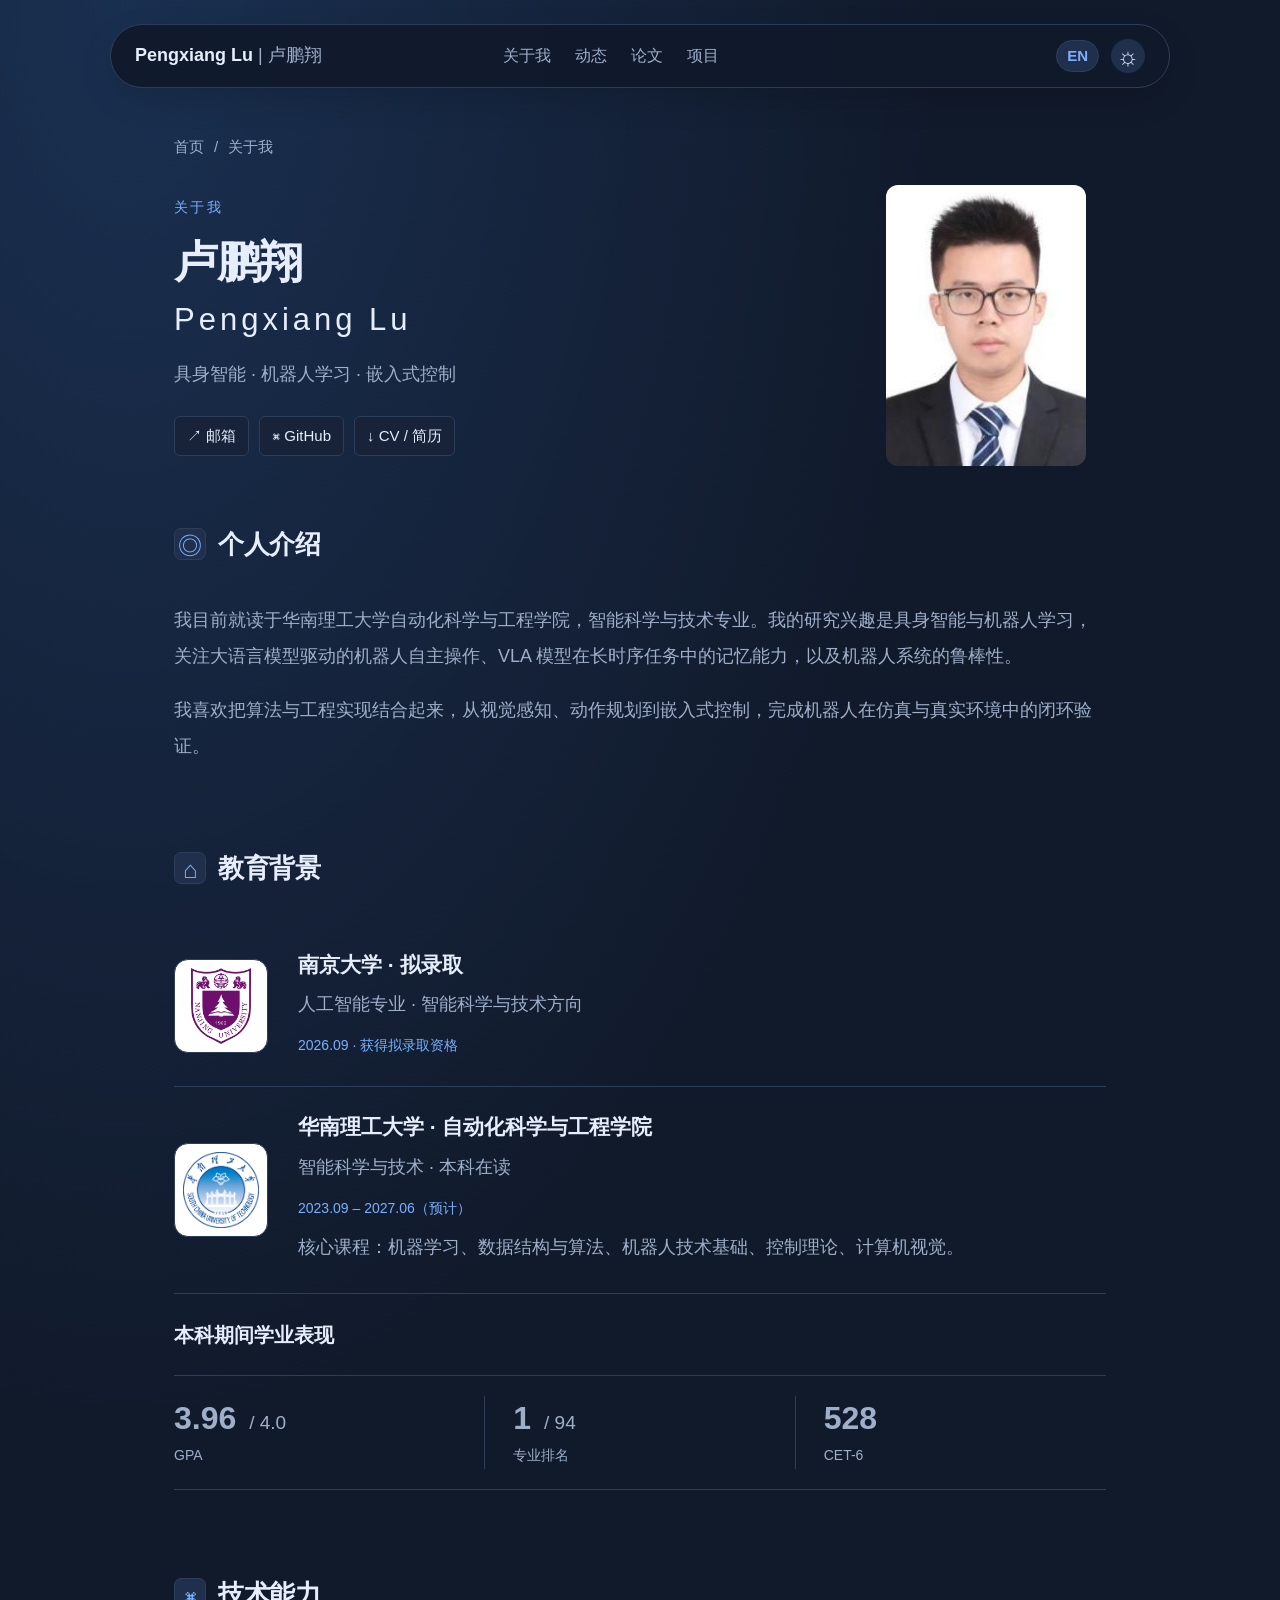
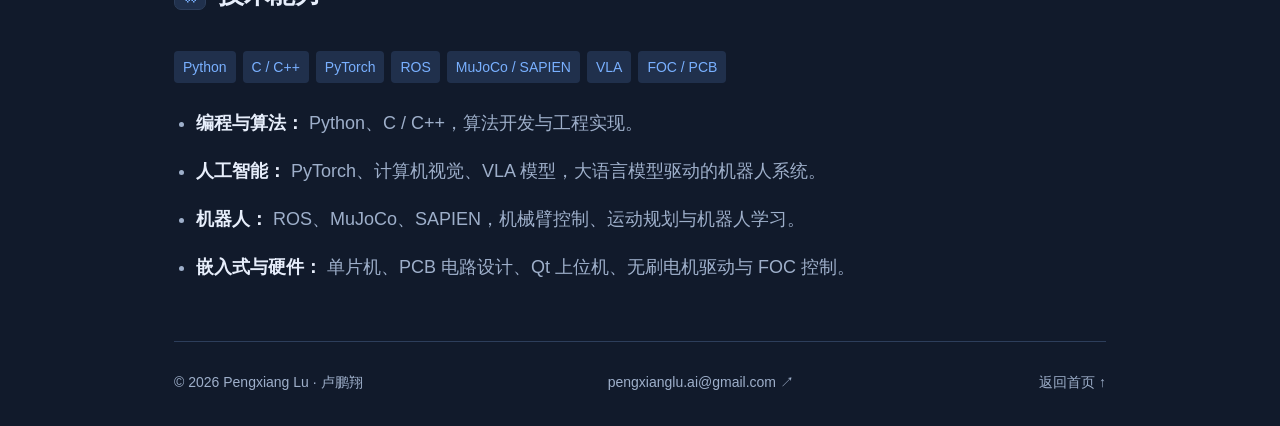
==== commit b886b656: "Simplify About page and clarify undergraduate academic performance" ====
--- a/about/index.html
+++ b/about/index.html
@@ -10,7 +10,7 @@
     <link rel="stylesheet" href="../assets/style.css?v=20261028-about-schools" />
     <script src="../assets/content.js?v=20261028-hardware-videos" defer></script>
     <script src="../assets/script.js?v=20261028-double-foc" defer></script>
-    <script src="../assets/i18n.js?v=20261028-about-schools" defer></script>
+    <script src="../assets/i18n.js?v=20261028-about-cleanup" defer></script>
   </head>
   <body>
     <a class="skip" href="#main">跳转至正文</a>
@@ -116,7 +116,7 @@
             </div>
           </div>
           <div class="academic-profile">
-            <h3>学业表现</h3>
+            <h3>本科期间学业表现</h3>
             <div class="stats">
               <div>
                 <b>
@@ -138,51 +138,6 @@
               </div>
             </div>
           </div>
-        </section>
-        <section id="experience">
-          <div class="section-head">
-            <h2>
-              <span class="section-icon">↗</span>
-              科研与工程经历
-            </h2>
-          </div>
-          <article class="experience-entry">
-            <h3>VigiClaw · 机器人自主操作</h3>
-            <p class="experience-meta">第一作者 · 2026.02–2026.05</p>
-            <p>
-              设计基于 OpenClaw 的机器人自主操作框架，融合视觉感知、DMP
-              示教与动作触发式状态验证。负责框架设计、规划–执行闭环与论文撰写；论文被 IEEE-CYBER
-              录用，并入围 Best Poster Award。
-            </p>
-            <a class="more-about" href="../project/vigiclaw/index.html">项目详情 →</a>
-          </article>
-          <article class="experience-entry">
-            <h3>短记忆 VLA 模型研究</h3>
-            <p class="experience-meta">项目成员 · 2026.01–2026.07</p>
-            <p>
-              面向长时序双臂操作参与 VLA
-              记忆能力研究，负责仿真框架调研选型、数据采集与仿真实验，参与构建历史事件驱动的评测流程。论文初稿投稿至
-              ICRA。
-            </p>
-          </article>
-          <article class="experience-entry">
-            <h3>CH32V203 DOUBLE-FOC · 电机驱动</h3>
-            <p class="experience-meta">开源项目 · 嵌入式与硬件开发</p>
-            <p>
-              围绕双路无刷电机驱动，开展电路与 PCB 设计、磁编码器反馈、电流采样以及 FOC
-              闭环控制固件开发，结合串口数据回传进行系统联调。
-            </p>
-            <a class="more-about" href="../project/double-foc/index.html">项目详情 →</a>
-          </article>
-          <article class="experience-entry">
-            <h3>全国大学生智能汽车竞赛</h3>
-            <p class="experience-meta">主力队员 · 2024.12–2025.08</p>
-            <p>
-              负责无刷电机驱动硬件与控制算法，实现 FOC
-              和六步换向，参与视觉循迹与转向控制联调。获第二十届全国大学生智能汽车竞赛缩微光电组全国一等奖。
-            </p>
-            <a class="more-about" href="../project/smart-car/index.html">项目详情 →</a>
-          </article>
         </section>
         <section id="skills">
           <div class="section-head">
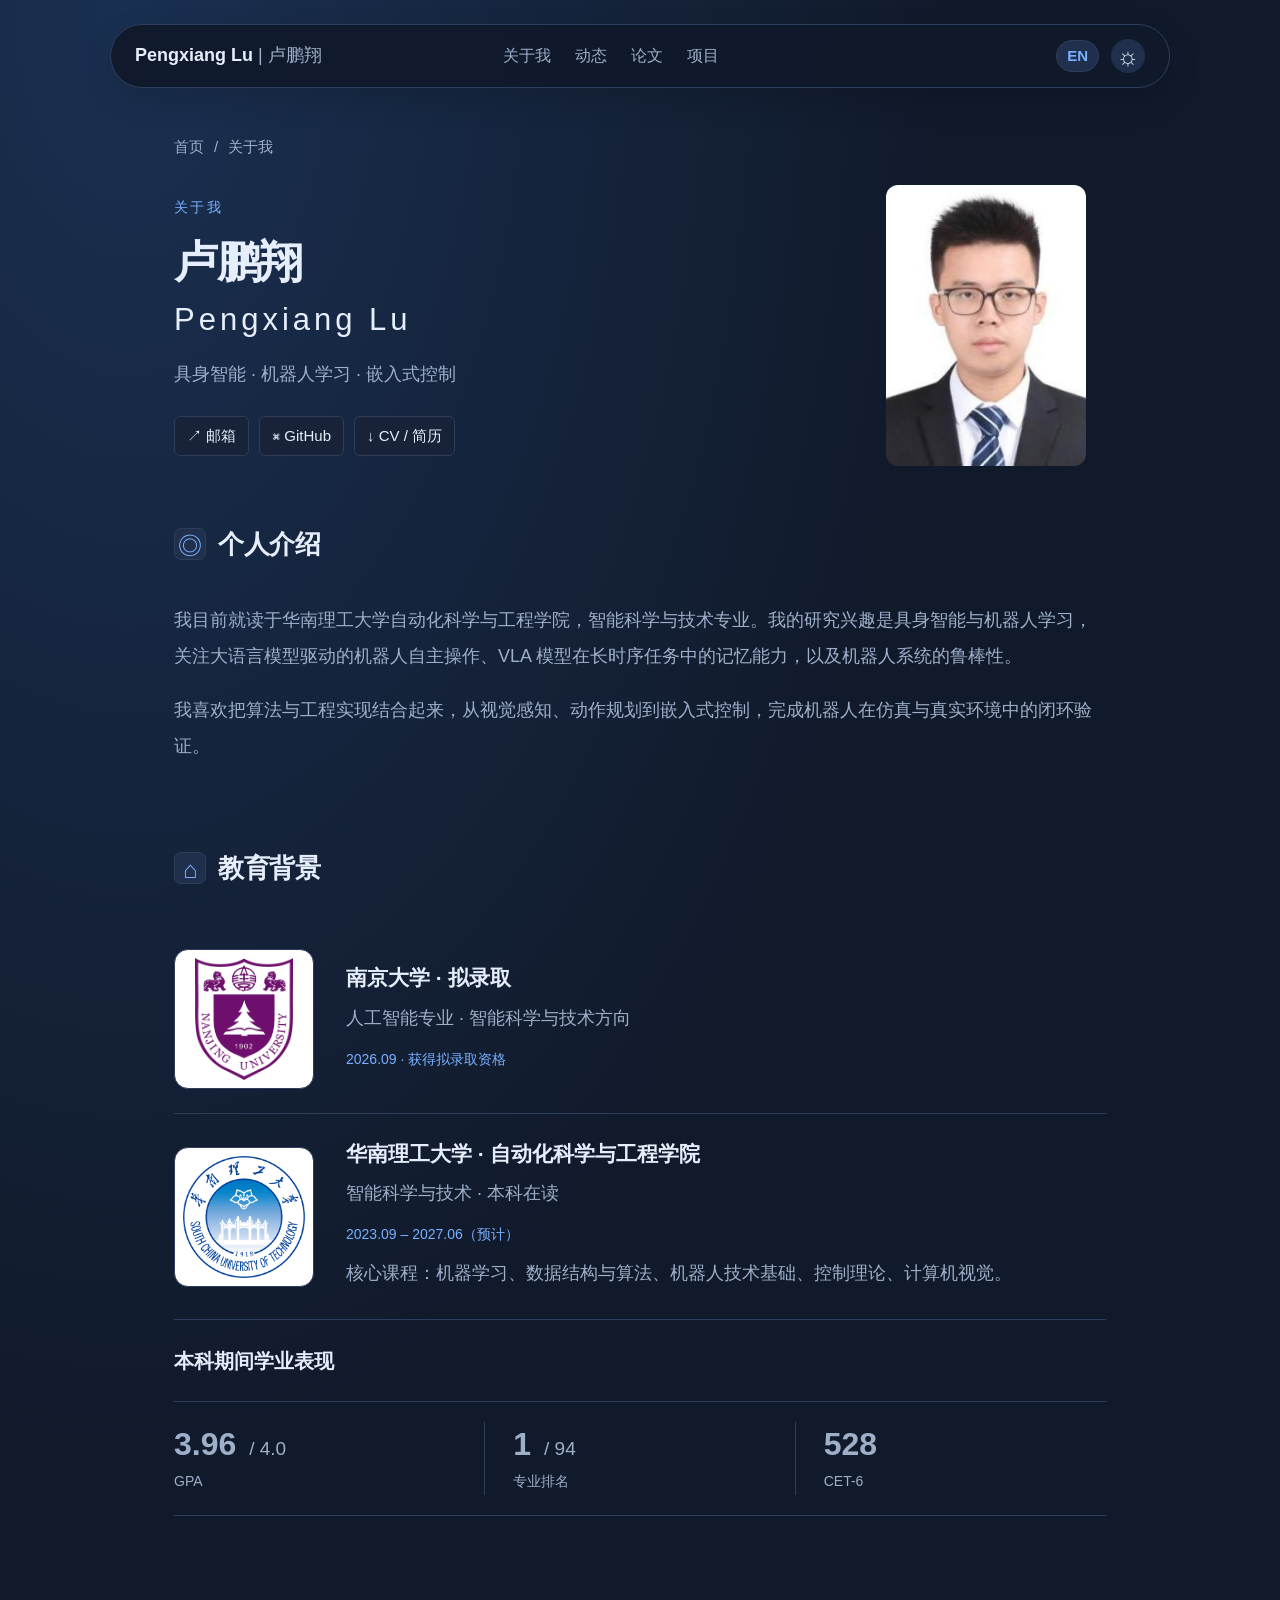
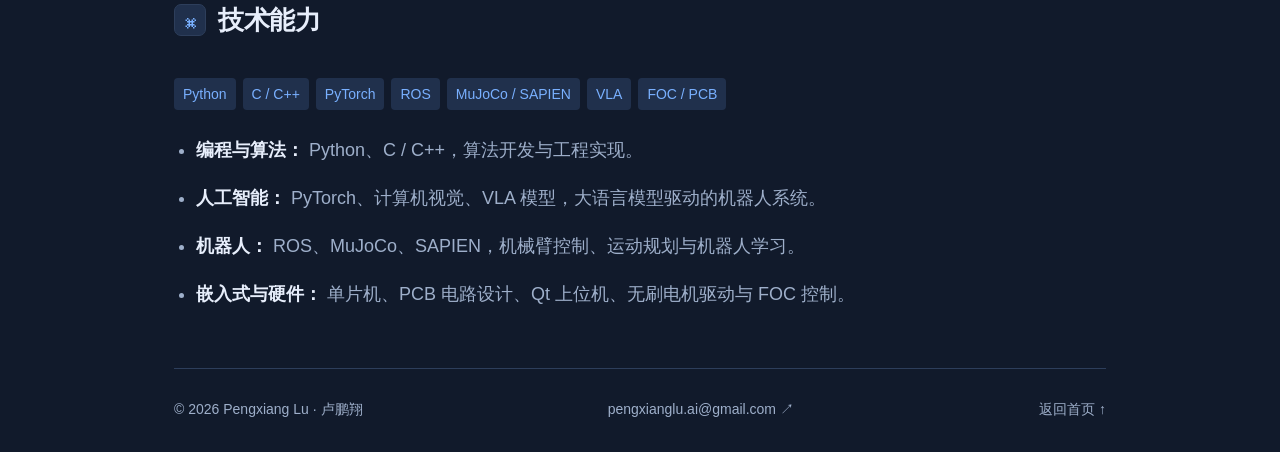
==== commit f0266698: "Enlarge university emblems on About page" ====
--- a/about/index.html
+++ b/about/index.html
@@ -7,7 +7,7 @@
     <meta name="theme-color" content="#111a2b" />
     <title>About | Pengxiang Lu 卢鹏翔</title>
     <link rel="icon" href="../assets/favicon.svg" type="image/svg+xml" />
-    <link rel="stylesheet" href="../assets/style.css?v=20261028-about-schools" />
+    <link rel="stylesheet" href="../assets/style.css?v=20261028-larger-school-logos" />
     <script src="../assets/content.js?v=20261028-hardware-videos" defer></script>
     <script src="../assets/script.js?v=20261028-double-foc" defer></script>
     <script src="../assets/i18n.js?v=20261028-about-cleanup" defer></script>
--- a/assets/style.css
+++ b/assets/style.css
@@ -1459,15 +1459,15 @@
 
 .school-row {
   display: grid;
-  grid-template-columns: 100px minmax(0, 1fr);
+  grid-template-columns: 148px minmax(0, 1fr);
   gap: 24px;
   align-items: center;
   padding: 24px 0;
   border-bottom: 1px solid var(--line);
 }
 .school-logo {
-  width: 94px;
-  height: 94px;
+  width: 140px;
+  height: 140px;
   padding: 8px;
   border-radius: 14px;
   background: #fff;
@@ -1528,13 +1528,13 @@
 }
 @media (max-width: 580px) {
   .school-row {
-    grid-template-columns: 64px minmax(0, 1fr);
+    grid-template-columns: 88px minmax(0, 1fr);
     gap: 15px;
     align-items: start;
   }
   .school-logo {
-    width: 64px;
-    height: 64px;
+    width: 88px;
+    height: 88px;
     padding: 6px;
     border-radius: 10px;
   }
